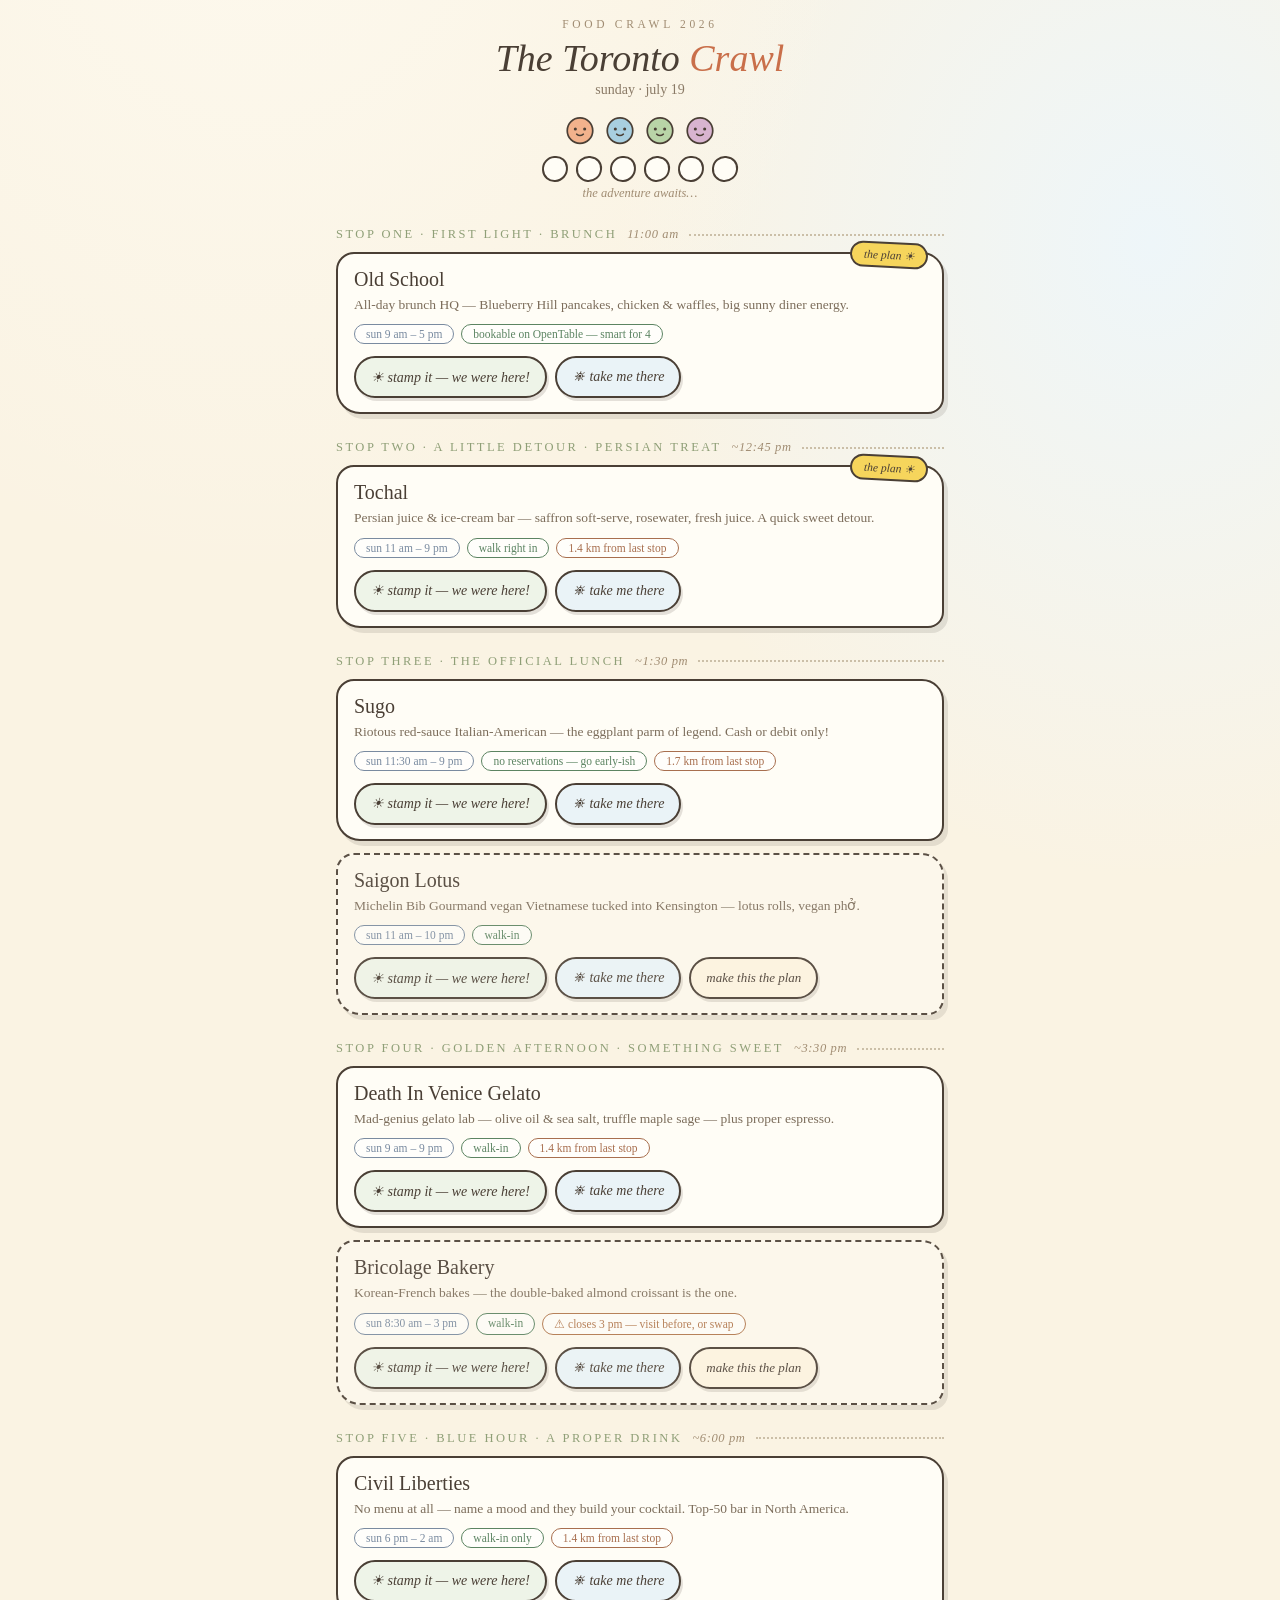
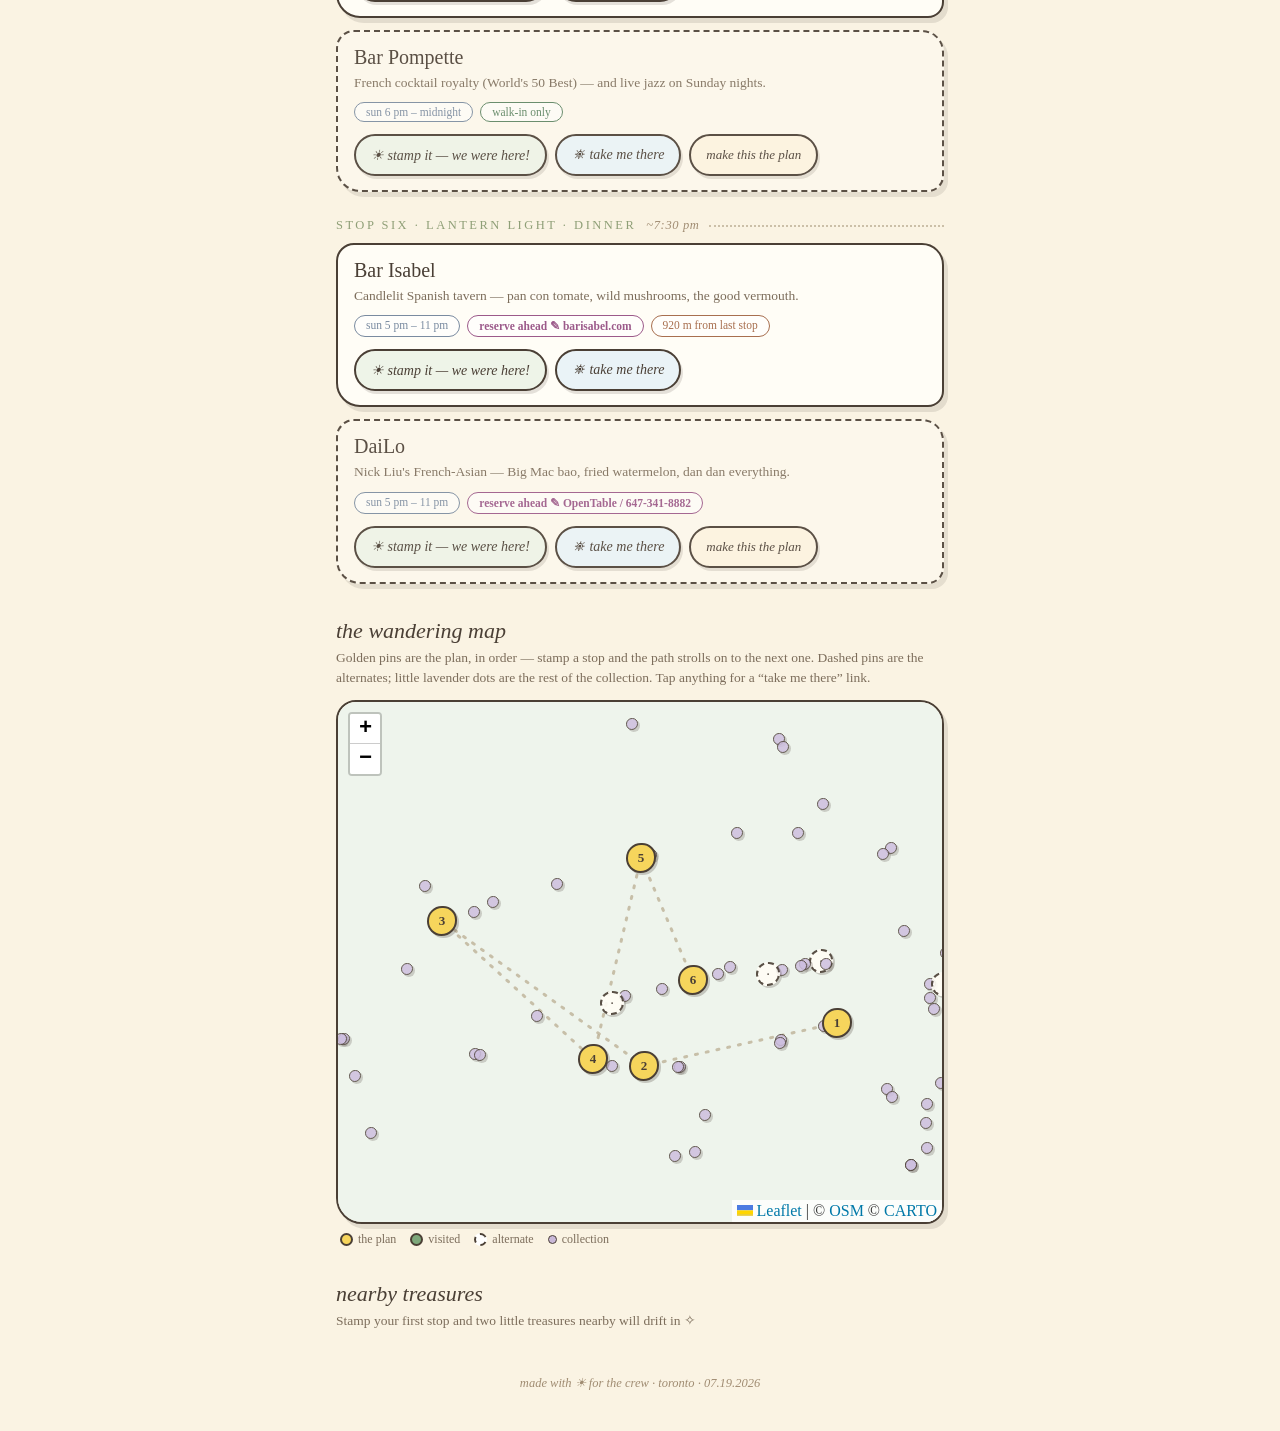
==== site/index.html @ 15fe0ba7 "Static site Co-Authored-By: Claude Fable 5 <noreply@anthropic.com>" ====
<!doctype html>
<html lang="en">
<head>
<meta charset="utf-8">
<meta name="viewport" content="width=device-width, initial-scale=1, viewport-fit=cover">
<meta name="theme-color" content="#faf3e3">
<meta name="description" content="A wandering Sunday food crawl through Toronto's west end — July 19, 2026.">
<title>The Toronto Crawl · July 19</title>
<link rel="icon" href="data:image/svg+xml,<svg xmlns=%22http://www.w3.org/2000/svg%22 viewBox=%220 0 100 100%22><text y=%22.9em%22 font-size=%2290%22>🍡</text></svg>">
<link rel="stylesheet" href="vendor/leaflet.css">
<link rel="stylesheet" href="styles.css">
</head>
<body>
<div class="cloud" aria-hidden="true">☁️</div>
<div class="cloud two" aria-hidden="true">☁️</div>

<header>
  <div class="kicker">food crawl 2026</div>
  <h1>The Toronto <span class="accent">Crawl</span></h1>
  <div class="sub">sunday · july 19</div>
  <div class="crew" id="crew" aria-hidden="true"></div>
  <div class="stamps" id="stamps" aria-hidden="true"></div>
  <div class="stamps-label" id="stamps-label"></div>
</header>

<main>
  <section id="itinerary" aria-label="Itinerary"></section>

  <h2>the wandering map</h2>
  <p class="section-sub">Golden pins are the plan, in order — stamp a stop and the path
    strolls on to the next one. Dashed pins are the alternates; little lavender dots are
    the rest of the collection. Tap anything for a “take me there” link.</p>
  <div class="map-frame"><div id="map"></div></div>
  <div class="map-legend">
    <span><i class="lg route"></i> the plan</span>
    <span><i class="lg done"></i> visited</span>
    <span><i class="lg alt-dot"></i> alternate</span>
    <span><i class="lg tiny"></i> collection</span>
  </div>

  <h2>nearby treasures</h2>
  <p class="section-sub" id="rec-intro"></p>
  <div id="recs"></div>
</main>

<footer>made with ☀ for the crew · toronto · 07.19.2026</footer>

<script src="vendor/leaflet.js" defer></script>
<script src="places.js" defer></script>
<script src="app.js" defer></script>
</body>
</html>
---- site/vendor/leaflet.css ----
/* required styles */

.leaflet-pane,
.leaflet-tile,
.leaflet-marker-icon,
.leaflet-marker-shadow,
.leaflet-tile-container,
.leaflet-pane > svg,
.leaflet-pane > canvas,
.leaflet-zoom-box,
.leaflet-image-layer,
.leaflet-layer {
	position: absolute;
	left: 0;
	top: 0;
	}
.leaflet-container {
	overflow: hidden;
	}
.leaflet-tile,
.leaflet-marker-icon,
.leaflet-marker-shadow {
	-webkit-user-select: none;
	   -moz-user-select: none;
	        user-select: none;
	  -webkit-user-drag: none;
	}
/* Prevents IE11 from highlighting tiles in blue */
.leaflet-tile::selection {
	background: transparent;
}
/* Safari renders non-retina tile on retina better with this, but Chrome is worse */
.leaflet-safari .leaflet-tile {
	image-rendering: -webkit-optimize-contrast;
	}
/* hack that prevents hw layers "stretching" when loading new tiles */
.leaflet-safari .leaflet-tile-container {
	width: 1600px;
	height: 1600px;
	-webkit-transform-origin: 0 0;
	}
.leaflet-marker-icon,
.leaflet-marker-shadow {
	display: block;
	}
/* .leaflet-container svg: reset svg max-width decleration shipped in Joomla! (joomla.org) 3.x */
/* .leaflet-container img: map is broken in FF if you have max-width: 100% on tiles */
.leaflet-container .leaflet-overlay-pane svg {
	max-width: none !important;
	max-height: none !important;
	}
.leaflet-container .leaflet-marker-pane img,
.leaflet-container .leaflet-shadow-pane img,
.leaflet-container .leaflet-tile-pane img,
.leaflet-container img.leaflet-image-layer,
.leaflet-container .leaflet-tile {
	max-width: none !important;
	max-height: none !important;
	width: auto;
	padding: 0;
	}

.leaflet-container img.leaflet-tile {
	/* See: https://bugs.chromium.org/p/chromium/issues/detail?id=600120 */
	mix-blend-mode: plus-lighter;
}

.leaflet-container.leaflet-touch-zoom {
	-ms-touch-action: pan-x pan-y;
	touch-action: pan-x pan-y;
	}
.leaflet-container.leaflet-touch-drag {
	-ms-touch-action: pinch-zoom;
	/* Fallback for FF which doesn't support pinch-zoom */
	touch-action: none;
	touch-action: pinch-zoom;
}
.leaflet-container.leaflet-touch-drag.leaflet-touch-zoom {
	-ms-touch-action: none;
	touch-action: none;
}
.leaflet-container {
	-webkit-tap-highlight-color: transparent;
}
.leaflet-container a {
	-webkit-tap-highlight-color: rgba(51, 181, 229, 0.4);
}
.leaflet-tile {
	filter: inherit;
	visibility: hidden;
	}
.leaflet-tile-loaded {
	visibility: inherit;
	}
.leaflet-zoom-box {
	width: 0;
	height: 0;
	-moz-box-sizing: border-box;
	     box-sizing: border-box;
	z-index: 800;
	}
/* workaround for https://bugzilla.mozilla.org/show_bug.cgi?id=888319 */
.leaflet-overlay-pane svg {
	-moz-user-select: none;
	}

.leaflet-pane         { z-index: 400; }

.leaflet-tile-pane    { z-index: 200; }
.leaflet-overlay-pane { z-index: 400; }
.leaflet-shadow-pane  { z-index: 500; }
.leaflet-marker-pane  { z-index: 600; }
.leaflet-tooltip-pane   { z-index: 650; }
.leaflet-popup-pane   { z-index: 700; }

.leaflet-map-pane canvas { z-index: 100; }
.leaflet-map-pane svg    { z-index: 200; }

.leaflet-vml-shape {
	width: 1px;
	height: 1px;
	}
.lvml {
	behavior: url(#default#VML);
	display: inline-block;
	position: absolute;
	}


/* control positioning */

.leaflet-control {
	position: relative;
	z-index: 800;
	pointer-events: visiblePainted; /* IE 9-10 doesn't have auto */
	pointer-events: auto;
	}
.leaflet-top,
.leaflet-bottom {
	position: absolute;
	z-index: 1000;
	pointer-events: none;
	}
.leaflet-top {
	top: 0;
	}
.leaflet-right {
	right: 0;
	}
.leaflet-bottom {
	bottom: 0;
	}
.leaflet-left {
	left: 0;
	}
.leaflet-control {
	float: left;
	clear: both;
	}
.leaflet-right .leaflet-control {
	float: right;
	}
.leaflet-top .leaflet-control {
	margin-top: 10px;
	}
.leaflet-bottom .leaflet-control {
	margin-bottom: 10px;
	}
.leaflet-left .leaflet-control {
	margin-left: 10px;
	}
.leaflet-right .leaflet-control {
	margin-right: 10px;
	}


/* zoom and fade animations */

.leaflet-fade-anim .leaflet-popup {
	opacity: 0;
	-webkit-transition: opacity 0.2s linear;
	   -moz-transition: opacity 0.2s linear;
	        transition: opacity 0.2s linear;
	}
.leaflet-fade-anim .leaflet-map-pane .leaflet-popup {
	opacity: 1;
	}
.leaflet-zoom-animated {
	-webkit-transform-origin: 0 0;
	    -ms-transform-origin: 0 0;
	        transform-origin: 0 0;
	}
svg.leaflet-zoom-animated {
	will-change: transform;
}

.leaflet-zoom-anim .leaflet-zoom-animated {
	-webkit-transition: -webkit-transform 0.25s cubic-bezier(0,0,0.25,1);
	   -moz-transition:    -moz-transform 0.25s cubic-bezier(0,0,0.25,1);
	        transition:         transform 0.25s cubic-bezier(0,0,0.25,1);
	}
.leaflet-zoom-anim .leaflet-tile,
.leaflet-pan-anim .leaflet-tile {
	-webkit-transition: none;
	   -moz-transition: none;
	        transition: none;
	}

.leaflet-zoom-anim .leaflet-zoom-hide {
	visibility: hidden;
	}


/* cursors */

.leaflet-interactive {
	cursor: pointer;
	}
.leaflet-grab {
	cursor: -webkit-grab;
	cursor:    -moz-grab;
	cursor:         grab;
	}
.leaflet-crosshair,
.leaflet-crosshair .leaflet-interactive {
	cursor: crosshair;
	}
.leaflet-popup-pane,
.leaflet-control {
	cursor: auto;
	}
.leaflet-dragging .leaflet-grab,
.leaflet-dragging .leaflet-grab .leaflet-interactive,
.leaflet-dragging .leaflet-marker-draggable {
	cursor: move;
	cursor: -webkit-grabbing;
	cursor:    -moz-grabbing;
	cursor:         grabbing;
	}

/* marker & overlays interactivity */
.leaflet-marker-icon,
.leaflet-marker-shadow,
.leaflet-image-layer,
.leaflet-pane > svg path,
.leaflet-tile-container {
	pointer-events: none;
	}

.leaflet-marker-icon.leaflet-interactive,
.leaflet-image-layer.leaflet-interactive,
.leaflet-pane > svg path.leaflet-interactive,
svg.leaflet-image-layer.leaflet-interactive path {
	pointer-events: visiblePainted; /* IE 9-10 doesn't have auto */
	pointer-events: auto;
	}

/* visual tweaks */

.leaflet-container {
	background: #ddd;
	outline-offset: 1px;
	}
.leaflet-container a {
	color: #0078A8;
	}
.leaflet-zoom-box {
	border: 2px dotted #38f;
	background: rgba(255,255,255,0.5);
	}


/* general typography */
.leaflet-container {
	font-family: "Helvetica Neue", Arial, Helvetica, sans-serif;
	font-size: 12px;
	font-size: 0.75rem;
	line-height: 1.5;
	}


/* general toolbar styles */

.leaflet-bar {
	box-shadow: 0 1px 5px rgba(0,0,0,0.65);
	border-radius: 4px;
	}
.leaflet-bar a {
	background-color: #fff;
	border-bottom: 1px solid #ccc;
	width: 26px;
	height: 26px;
	line-height: 26px;
	display: block;
	text-align: center;
	text-decoration: none;
	color: black;
	}
.leaflet-bar a,
.leaflet-control-layers-toggle {
	background-position: 50% 50%;
	background-repeat: no-repeat;
	display: block;
	}
.leaflet-bar a:hover,
.leaflet-bar a:focus {
	background-color: #f4f4f4;
	}
.leaflet-bar a:first-child {
	border-top-left-radius: 4px;
	border-top-right-radius: 4px;
	}
.leaflet-bar a:last-child {
	border-bottom-left-radius: 4px;
	border-bottom-right-radius: 4px;
	border-bottom: none;
	}
.leaflet-bar a.leaflet-disabled {
	cursor: default;
	background-color: #f4f4f4;
	color: #bbb;
	}

.leaflet-touch .leaflet-bar a {
	width: 30px;
	height: 30px;
	line-height: 30px;
	}
.leaflet-touch .leaflet-bar a:first-child {
	border-top-left-radius: 2px;
	border-top-right-radius: 2px;
	}
.leaflet-touch .leaflet-bar a:last-child {
	border-bottom-left-radius: 2px;
	border-bottom-right-radius: 2px;
	}

/* zoom control */

.leaflet-control-zoom-in,
.leaflet-control-zoom-out {
	font: bold 18px 'Lucida Console', Monaco, monospace;
	text-indent: 1px;
	}

.leaflet-touch .leaflet-control-zoom-in, .leaflet-touch .leaflet-control-zoom-out  {
	font-size: 22px;
	}


/* layers control */

.leaflet-control-layers {
	box-shadow: 0 1px 5px rgba(0,0,0,0.4);
	background: #fff;
	border-radius: 5px;
	}
.leaflet-control-layers-toggle {
	background-image: url(images/layers.png);
	width: 36px;
	height: 36px;
	}
.leaflet-retina .leaflet-control-layers-toggle {
	background-image: url(images/layers-2x.png);
	background-size: 26px 26px;
	}
.leaflet-touch .leaflet-control-layers-toggle {
	width: 44px;
	height: 44px;
	}
.leaflet-control-layers .leaflet-control-layers-list,
.leaflet-control-layers-expanded .leaflet-control-layers-toggle {
	display: none;
	}
.leaflet-control-layers-expanded .leaflet-control-layers-list {
	display: block;
	position: relative;
	}
.leaflet-control-layers-expanded {
	padding: 6px 10px 6px 6px;
	color: #333;
	background: #fff;
	}
.leaflet-control-layers-scrollbar {
	overflow-y: scroll;
	overflow-x: hidden;
	padding-right: 5px;
	}
.leaflet-control-layers-selector {
	margin-top: 2px;
	position: relative;
	top: 1px;
	}
.leaflet-control-layers label {
	display: block;
	font-size: 13px;
	font-size: 1.08333em;
	}
.leaflet-control-layers-separator {
	height: 0;
	border-top: 1px solid #ddd;
	margin: 5px -10px 5px -6px;
	}

/* Default icon URLs */
.leaflet-default-icon-path { /* used only in path-guessing heuristic, see L.Icon.Default */
	background-image: url(images/marker-icon.png);
	}


/* attribution and scale controls */

.leaflet-container .leaflet-control-attribution {
	background: #fff;
	background: rgba(255, 255, 255, 0.8);
	margin: 0;
	}
.leaflet-control-attribution,
.leaflet-control-scale-line {
	padding: 0 5px;
	color: #333;
	line-height: 1.4;
	}
.leaflet-control-attribution a {
	text-decoration: none;
	}
.leaflet-control-attribution a:hover,
.leaflet-control-attribution a:focus {
	text-decoration: underline;
	}
.leaflet-attribution-flag {
	display: inline !important;
	vertical-align: baseline !important;
	width: 1em;
	height: 0.6669em;
	}
.leaflet-left .leaflet-control-scale {
	margin-left: 5px;
	}
.leaflet-bottom .leaflet-control-scale {
	margin-bottom: 5px;
	}
.leaflet-control-scale-line {
	border: 2px solid #777;
	border-top: none;
	line-height: 1.1;
	padding: 2px 5px 1px;
	white-space: nowrap;
	-moz-box-sizing: border-box;
	     box-sizing: border-box;
	background: rgba(255, 255, 255, 0.8);
	text-shadow: 1px 1px #fff;
	}
.leaflet-control-scale-line:not(:first-child) {
	border-top: 2px solid #777;
	border-bottom: none;
	margin-top: -2px;
	}
.leaflet-control-scale-line:not(:first-child):not(:last-child) {
	border-bottom: 2px solid #777;
	}

.leaflet-touch .leaflet-control-attribution,
.leaflet-touch .leaflet-control-layers,
.leaflet-touch .leaflet-bar {
	box-shadow: none;
	}
.leaflet-touch .leaflet-control-layers,
.leaflet-touch .leaflet-bar {
	border: 2px solid rgba(0,0,0,0.2);
	background-clip: padding-box;
	}


/* popup */

.leaflet-popup {
	position: absolute;
	text-align: center;
	margin-bottom: 20px;
	}
.leaflet-popup-content-wrapper {
	padding: 1px;
	text-align: left;
	border-radius: 12px;
	}
.leaflet-popup-content {
	margin: 13px 24px 13px 20px;
	line-height: 1.3;
	font-size: 13px;
	font-size: 1.08333em;
	min-height: 1px;
	}
.leaflet-popup-content p {
	margin: 17px 0;
	margin: 1.3em 0;
	}
.leaflet-popup-tip-container {
	width: 40px;
	height: 20px;
	position: absolute;
	left: 50%;
	margin-top: -1px;
	margin-left: -20px;
	overflow: hidden;
	pointer-events: none;
	}
.leaflet-popup-tip {
	width: 17px;
	height: 17px;
	padding: 1px;

	margin: -10px auto 0;
	pointer-events: auto;

	-webkit-transform: rotate(45deg);
	   -moz-transform: rotate(45deg);
	    -ms-transform: rotate(45deg);
	        transform: rotate(45deg);
	}
.leaflet-popup-content-wrapper,
.leaflet-popup-tip {
	background: white;
	color: #333;
	box-shadow: 0 3px 14px rgba(0,0,0,0.4);
	}
.leaflet-container a.leaflet-popup-close-button {
	position: absolute;
	top: 0;
	right: 0;
	border: none;
	text-align: center;
	width: 24px;
	height: 24px;
	font: 16px/24px Tahoma, Verdana, sans-serif;
	color: #757575;
	text-decoration: none;
	background: transparent;
	}
.leaflet-container a.leaflet-popup-close-button:hover,
.leaflet-container a.leaflet-popup-close-button:focus {
	color: #585858;
	}
.leaflet-popup-scrolled {
	overflow: auto;
	}

.leaflet-oldie .leaflet-popup-content-wrapper {
	-ms-zoom: 1;
	}
.leaflet-oldie .leaflet-popup-tip {
	width: 24px;
	margin: 0 auto;

	-ms-filter: "progid:DXImageTransform.Microsoft.Matrix(M11=0.70710678, M12=0.70710678, M21=-0.70710678, M22=0.70710678)";
	filter: progid:DXImageTransform.Microsoft.Matrix(M11=0.70710678, M12=0.70710678, M21=-0.70710678, M22=0.70710678);
	}

.leaflet-oldie .leaflet-control-zoom,
.leaflet-oldie .leaflet-control-layers,
.leaflet-oldie .leaflet-popup-content-wrapper,
.leaflet-oldie .leaflet-popup-tip {
	border: 1px solid #999;
	}


/* div icon */

.leaflet-div-icon {
	background: #fff;
	border: 1px solid #666;
	}


/* Tooltip */
/* Base styles for the element that has a tooltip */
.leaflet-tooltip {
	position: absolute;
	padding: 6px;
	background-color: #fff;
	border: 1px solid #fff;
	border-radius: 3px;
	color: #222;
	white-space: nowrap;
	-webkit-user-select: none;
	-moz-user-select: none;
	-ms-user-select: none;
	user-select: none;
	pointer-events: none;
	box-shadow: 0 1px 3px rgba(0,0,0,0.4);
	}
.leaflet-tooltip.leaflet-interactive {
	cursor: pointer;
	pointer-events: auto;
	}
.leaflet-tooltip-top:before,
.leaflet-tooltip-bottom:before,
.leaflet-tooltip-left:before,
.leaflet-tooltip-right:before {
	position: absolute;
	pointer-events: none;
	border: 6px solid transparent;
	background: transparent;
	content: "";
	}

/* Directions */

.leaflet-tooltip-bottom {
	margin-top: 6px;
}
.leaflet-tooltip-top {
	margin-top: -6px;
}
.leaflet-tooltip-bottom:before,
.leaflet-tooltip-top:before {
	left: 50%;
	margin-left: -6px;
	}
.leaflet-tooltip-top:before {
	bottom: 0;
	margin-bottom: -12px;
	border-top-color: #fff;
	}
.leaflet-tooltip-bottom:before {
	top: 0;
	margin-top: -12px;
	margin-left: -6px;
	border-bottom-color: #fff;
	}
.leaflet-tooltip-left {
	margin-left: -6px;
}
.leaflet-tooltip-right {
	margin-left: 6px;
}
.leaflet-tooltip-left:before,
.leaflet-tooltip-right:before {
	top: 50%;
	margin-top: -6px;
	}
.leaflet-tooltip-left:before {
	right: 0;
	margin-right: -12px;
	border-left-color: #fff;
	}
.leaflet-tooltip-right:before {
	left: 0;
	margin-left: -12px;
	border-right-color: #fff;
	}

/* Printing */

@media print {
	/* Prevent printers from removing background-images of controls. */
	.leaflet-control {
		-webkit-print-color-adjust: exact;
		print-color-adjust: exact;
		}
	}
---- site/styles.css ----
/* ── Sunlit Ghibli · Toronto Food Crawl ─────────────────────────── */
:root{
  --paper:#faf3e3; --card:#fffdf6; --ink:#4a3f35; --ink-soft:#7c6d5b;
  --muted:#a08c72; --leaf:#7da87b; --leaf-deep:#5c8462; --sky:#a8cfe0;
  --peach:#f2b28c; --peach-deep:#c96f4a; --sun:#f6d55c; --plum:#9c5a8a;
  --shadow:4px 5px 0 rgba(74,63,53,.13);
}
*{margin:0;box-sizing:border-box}
html{-webkit-text-size-adjust:100%}
body{
  font-family:Georgia,'Times New Roman',serif;color:var(--ink);
  background:
    radial-gradient(ellipse 80% 40% at 20% -5%, #fdf9ee 0%, transparent 60%),
    radial-gradient(ellipse 60% 30% at 90% 8%, #eef6f9 0%, transparent 70%),
    var(--paper);
  min-height:100vh;
  padding:calc(18px + env(safe-area-inset-top)) 16px calc(40px + env(safe-area-inset-bottom));
  max-width:640px;margin:0 auto;
}
button{font:inherit;color:inherit;background:none;border:none;cursor:pointer;-webkit-tap-highlight-color:transparent}
a{color:var(--peach-deep)}

/* ── header ── */
.cloud{position:fixed;top:4%;left:-12%;font-size:42px;opacity:.45;pointer-events:none;z-index:0;animation:drift 70s linear infinite}
.cloud.two{top:11%;font-size:26px;animation-duration:105s;animation-delay:-40s}
@keyframes drift{to{transform:translateX(125vw)}}
header{text-align:center;margin-bottom:10px;position:relative;z-index:1}
.kicker{font-size:11.5px;letter-spacing:.32em;text-transform:uppercase;color:var(--muted)}
h1{font-size:clamp(30px,9vw,38px);font-weight:normal;font-style:italic;margin:6px 0 2px}
h1 .accent{color:var(--peach-deep)}
.sub{font-size:14px;color:#8a7a66}

/* crew of four */
.crew{display:flex;justify-content:center;gap:6px;margin:14px 0 4px}
.crew svg{width:34px;height:34px}
.crew.cheer svg{animation:hop .55s ease}
.crew svg:nth-child(2){animation-delay:.07s}.crew svg:nth-child(3){animation-delay:.14s}.crew svg:nth-child(4){animation-delay:.21s}
@keyframes hop{35%{transform:translateY(-9px) rotate(-5deg)}70%{transform:translateY(0) rotate(3deg)}}

/* stamp progress */
.stamps{display:flex;justify-content:center;align-items:center;gap:8px;margin:10px 0 4px}
.stamp-dot{width:26px;height:26px;border-radius:50% 46% 52% 48%;border:2px solid var(--ink);
  display:flex;align-items:center;justify-content:center;font-size:13px;background:var(--card);color:transparent;
  transition:background .3s,color .3s;transform:rotate(-4deg)}
.stamp-dot:nth-child(2n){transform:rotate(5deg)}
.stamp-dot.done{background:var(--sun);color:var(--ink)}
.stamps-label{font-size:12.5px;font-style:italic;color:var(--muted);text-align:center;margin-bottom:6px}

/* ── section headings ── */
.stop-label{display:flex;align-items:center;gap:10px;margin:26px 0 10px;
  font-size:12.5px;letter-spacing:.2em;text-transform:uppercase;color:#8f9f77}
.stop-label::after{content:"";flex:1;border-top:2px dotted #cbbfa8}
.stop-label .when{color:var(--muted);letter-spacing:.05em;text-transform:none;font-style:italic}
h2{font-size:22px;font-weight:normal;font-style:italic;margin:34px 0 4px}
.section-sub{font-size:13.5px;color:var(--ink-soft);margin-bottom:12px;line-height:1.5}

/* ── cards ── */
.card{background:var(--card);border:2px solid var(--ink);border-radius:18px 22px 16px 24px;
  padding:14px 16px;margin-bottom:12px;position:relative;box-shadow:var(--shadow)}
.card.alt{opacity:.9;background:#fdf8ec;border-style:dashed}
.card h3{font-size:20px;font-weight:normal}
.card .note{font-size:13.5px;color:var(--ink-soft);margin-top:4px;line-height:1.5}
.badges{margin-top:9px;display:flex;gap:7px;flex-wrap:wrap}
.badge{font-size:11.5px;padding:3px 11px;border-radius:999px;border:1.5px solid currentColor;background:#fff9}
.b-hours{color:#7a8ba0}
.b-walkin{color:var(--leaf-deep)}
.b-reso{color:var(--plum);font-weight:bold}
.b-dist{color:#a86f4f}
.b-warn{color:#b0764c}
.pick-flag{position:absolute;top:-12px;right:14px;background:var(--sun);border:2px solid var(--ink);
  border-radius:999px;padding:4px 12px;font-size:11.5px;font-style:italic;transform:rotate(3deg)}
.card-actions{display:flex;gap:8px;margin-top:12px;flex-wrap:wrap}
.btn{border:2px solid var(--ink);border-radius:999px;padding:9px 15px;font-size:14px;font-style:italic;
  background:var(--card);box-shadow:2px 3px 0 rgba(74,63,53,.15);min-height:42px;display:inline-flex;align-items:center;gap:6px}
.btn:active{transform:translate(1px,2px);box-shadow:none}
.btn-stamp{background:#eef4e8}
.btn-maps{background:#eaf3f7;text-decoration:none;color:var(--ink)}
.btn-pick{background:#fdf3e0;font-size:13px}
/* visited state */
.card.visited{opacity:.66;background:#f6f1e2}
.card.visited h3{text-decoration:line-through 2px var(--peach-deep)}
.visited-stamp{position:absolute;right:12px;top:-13px;background:var(--peach);border:2px solid var(--ink);
  border-radius:999px;padding:5px 13px;font-size:12.5px;font-style:italic;transform:rotate(-4deg);color:#5c3a24}
.sparkle-burst{position:absolute;pointer-events:none;font-size:18px;animation:spark .8s ease-out forwards}
@keyframes spark{0%{opacity:1;transform:translate(0,0) scale(.6)}100%{opacity:0;transform:translate(var(--dx),var(--dy)) scale(1.25)}}

/* ── map ── */
.map-frame{border:2px solid var(--ink);border-radius:20px 24px 18px 26px;overflow:hidden;
  box-shadow:var(--shadow);position:relative;z-index:0}
#map{height:min(62vh,520px);min-height:340px;background:#eef4ec}
.leaflet-tile-pane{filter:sepia(.26) saturate(.82) brightness(1.04)}
.leaflet-container{font:inherit}
.map-legend{display:flex;gap:14px;flex-wrap:wrap;font-size:12px;color:var(--ink-soft);margin-top:8px;padding:0 4px}
.map-legend span{display:inline-flex;align-items:center;gap:5px}
.lg{width:13px;height:13px;border-radius:50%;border:2px solid var(--ink);display:inline-block}
.lg.route{background:var(--sun)} .lg.done{background:var(--leaf)} .lg.alt-dot{background:#fff;border-style:dashed}
.lg.tiny{width:9px;height:9px;background:#c9b8d8;border-width:1.5px}
/* markers */
.pin{display:flex;align-items:center;justify-content:center;width:30px;height:30px;
  border-radius:50% 46% 52% 48%;border:2px solid var(--ink);background:var(--sun);
  font:bold 13px Georgia,serif;color:var(--ink);box-shadow:2px 2px 0 rgba(74,63,53,.25)}
.pin.done{background:var(--leaf);color:#fff}
.pin.alt-pin{background:#fffdf6;border-style:dashed;font-size:11px;width:24px;height:24px;opacity:.9}
.pin.dot{width:12px;height:12px;background:#cdbede;border-width:1.5px;opacity:.85}
.leaflet-popup-content-wrapper{background:var(--card);border:2px solid var(--ink);border-radius:14px;
  color:var(--ink);box-shadow:var(--shadow)}
.leaflet-popup-content{margin:10px 14px;font-size:13.5px;line-height:1.45}
.leaflet-popup-tip{background:var(--card);border:1px solid var(--ink)}
.route-path{stroke-dasharray:1 10;stroke-linecap:round;animation:walky 40s linear infinite}
@keyframes walky{to{stroke-dashoffset:-400}}

/* ── nearby treasures ── */
#rec-intro b{color:var(--ink)}
.card.rec{animation:driftIn .7s ease both}
@keyframes driftIn{
  from{opacity:0;transform:translateY(14px) rotate(-.6deg)}
  to{opacity:1;transform:translateY(0) rotate(0)}
}
.cat-ico{font-style:normal;margin-right:6px}
.empty-note{font-size:13px;font-style:italic;color:var(--muted);padding:8px 4px}

footer{text-align:center;margin-top:44px;font-size:12.5px;font-style:italic;color:var(--muted)}
@media (prefers-reduced-motion:reduce){
  .cloud,.crew.cheer svg,.route-path,.card.rec{animation:none}
}
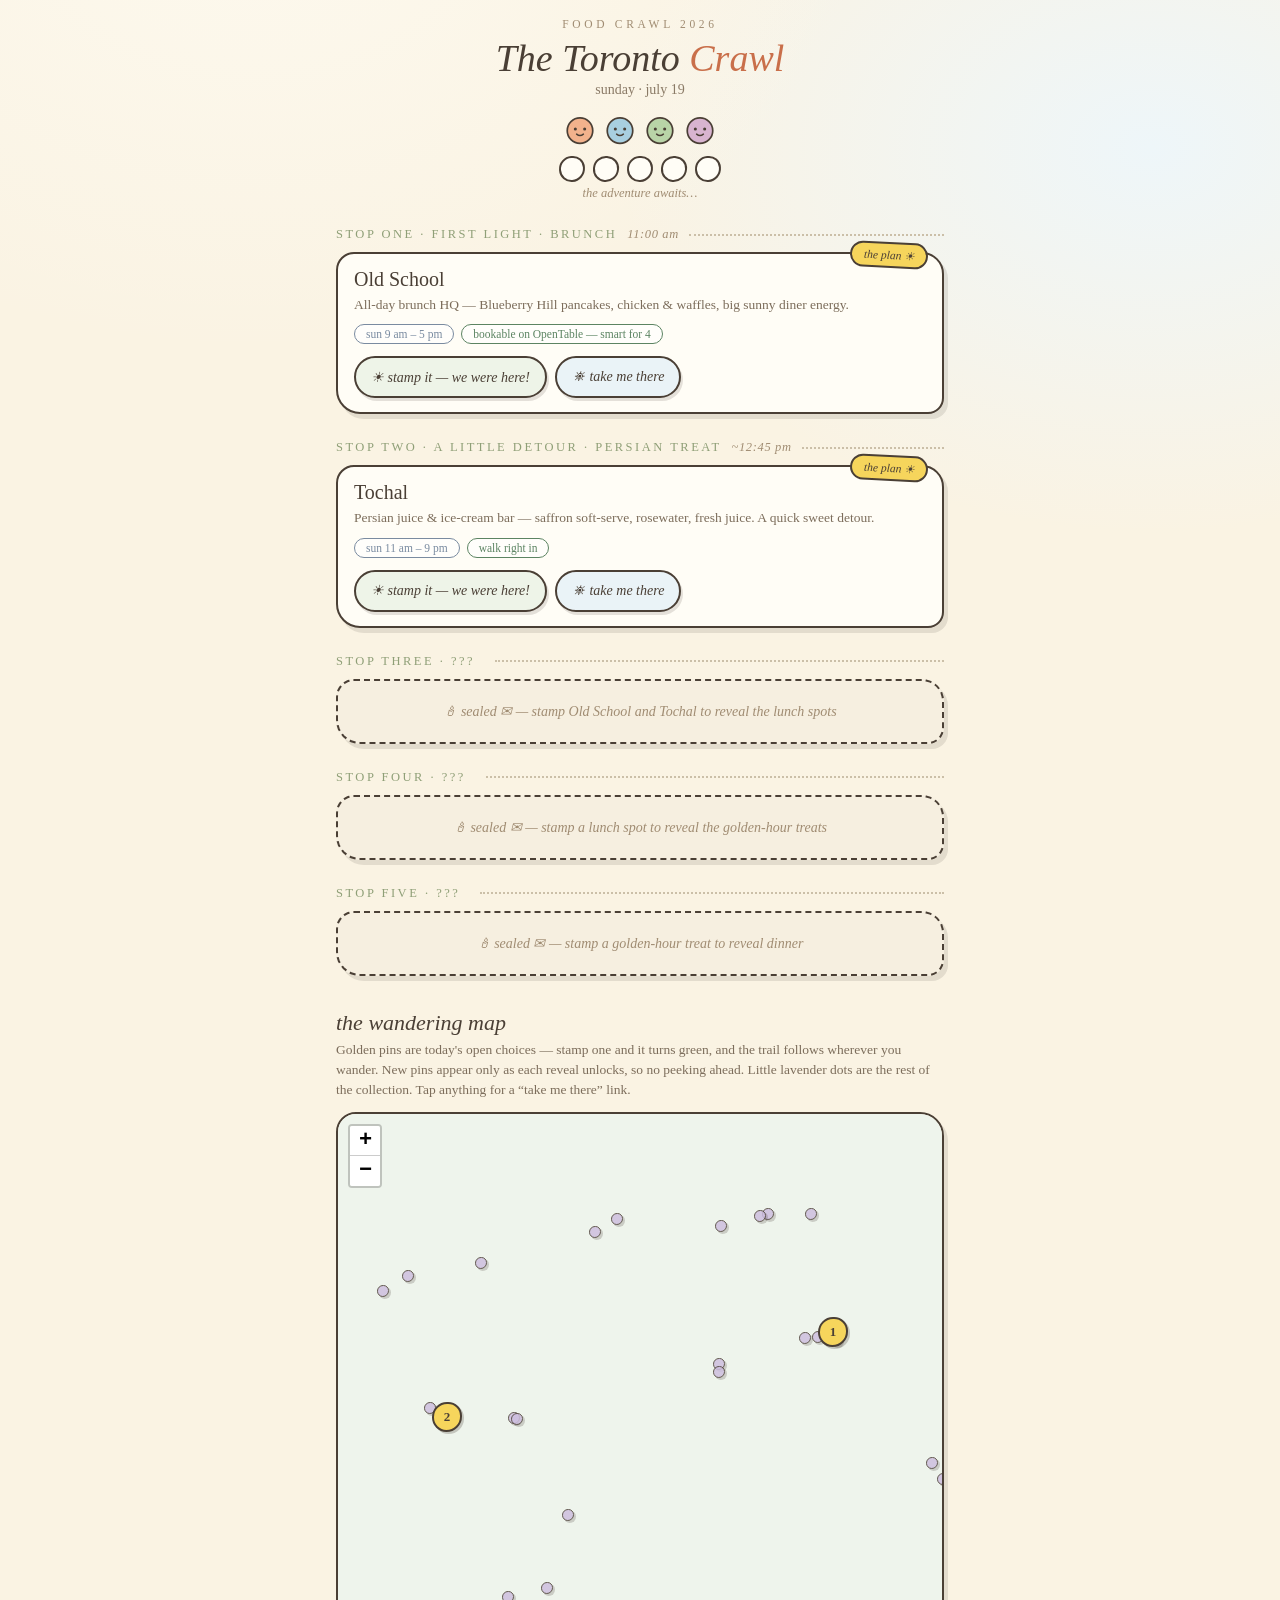
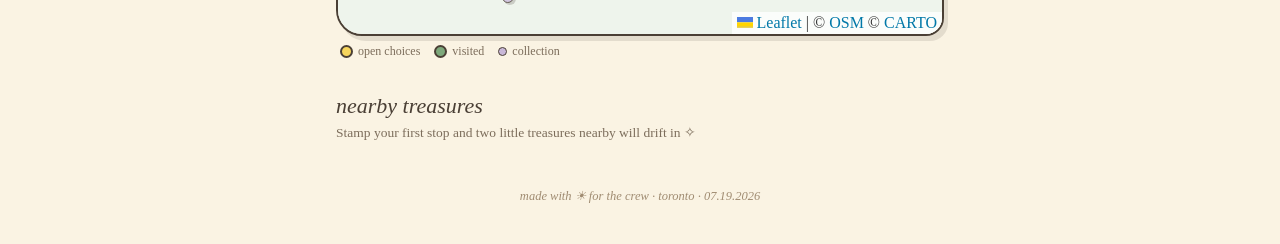
==== commit 7164aee9: "Progressive reveal: timed stamps and phase-unlocked stops Stops 1-2 visible from the start; lunch (7" ====
--- a/site/index.html
+++ b/site/index.html
@@ -27,14 +27,14 @@
   <section id="itinerary" aria-label="Itinerary"></section>
 
   <h2>the wandering map</h2>
-  <p class="section-sub">Golden pins are the plan, in order — stamp a stop and the path
-    strolls on to the next one. Dashed pins are the alternates; little lavender dots are
-    the rest of the collection. Tap anything for a “take me there” link.</p>
+  <p class="section-sub">Golden pins are today's open choices — stamp one and it turns
+    green, and the trail follows wherever you wander. New pins appear only as each
+    reveal unlocks, so no peeking ahead. Little lavender dots are the rest of the
+    collection. Tap anything for a “take me there” link.</p>
   <div class="map-frame"><div id="map"></div></div>
   <div class="map-legend">
-    <span><i class="lg route"></i> the plan</span>
+    <span><i class="lg route"></i> open choices</span>
     <span><i class="lg done"></i> visited</span>
-    <span><i class="lg alt-dot"></i> alternate</span>
     <span><i class="lg tiny"></i> collection</span>
   </div>
 
--- a/site/styles.css
+++ b/site/styles.css
@@ -76,6 +76,10 @@
 .btn-stamp{background:#eef4e8}
 .btn-maps{background:#eaf3f7;text-decoration:none;color:var(--ink)}
 .btn-pick{background:#fdf3e0;font-size:13px}
+/* sealed / locked */
+.card.sealed{border-style:dashed;background:#f6efe0;color:var(--muted);
+  font-style:italic;font-size:14px;text-align:center;padding:22px 16px}
+.btn.locked{opacity:.55;font-style:italic;box-shadow:none;cursor:default}
 /* visited state */
 .card.visited{opacity:.66;background:#f6f1e2}
 .card.visited h3{text-decoration:line-through 2px var(--peach-deep)}
@@ -93,14 +97,13 @@
 .map-legend{display:flex;gap:14px;flex-wrap:wrap;font-size:12px;color:var(--ink-soft);margin-top:8px;padding:0 4px}
 .map-legend span{display:inline-flex;align-items:center;gap:5px}
 .lg{width:13px;height:13px;border-radius:50%;border:2px solid var(--ink);display:inline-block}
-.lg.route{background:var(--sun)} .lg.done{background:var(--leaf)} .lg.alt-dot{background:#fff;border-style:dashed}
+.lg.route{background:var(--sun)} .lg.done{background:var(--leaf)}
 .lg.tiny{width:9px;height:9px;background:#c9b8d8;border-width:1.5px}
 /* markers */
 .pin{display:flex;align-items:center;justify-content:center;width:30px;height:30px;
   border-radius:50% 46% 52% 48%;border:2px solid var(--ink);background:var(--sun);
   font:bold 13px Georgia,serif;color:var(--ink);box-shadow:2px 2px 0 rgba(74,63,53,.25)}
 .pin.done{background:var(--leaf);color:#fff}
-.pin.alt-pin{background:#fffdf6;border-style:dashed;font-size:11px;width:24px;height:24px;opacity:.9}
 .pin.dot{width:12px;height:12px;background:#cdbede;border-width:1.5px;opacity:.85}
 .leaflet-popup-content-wrapper{background:var(--card);border:2px solid var(--ink);border-radius:14px;
   color:var(--ink);box-shadow:var(--shadow)}
